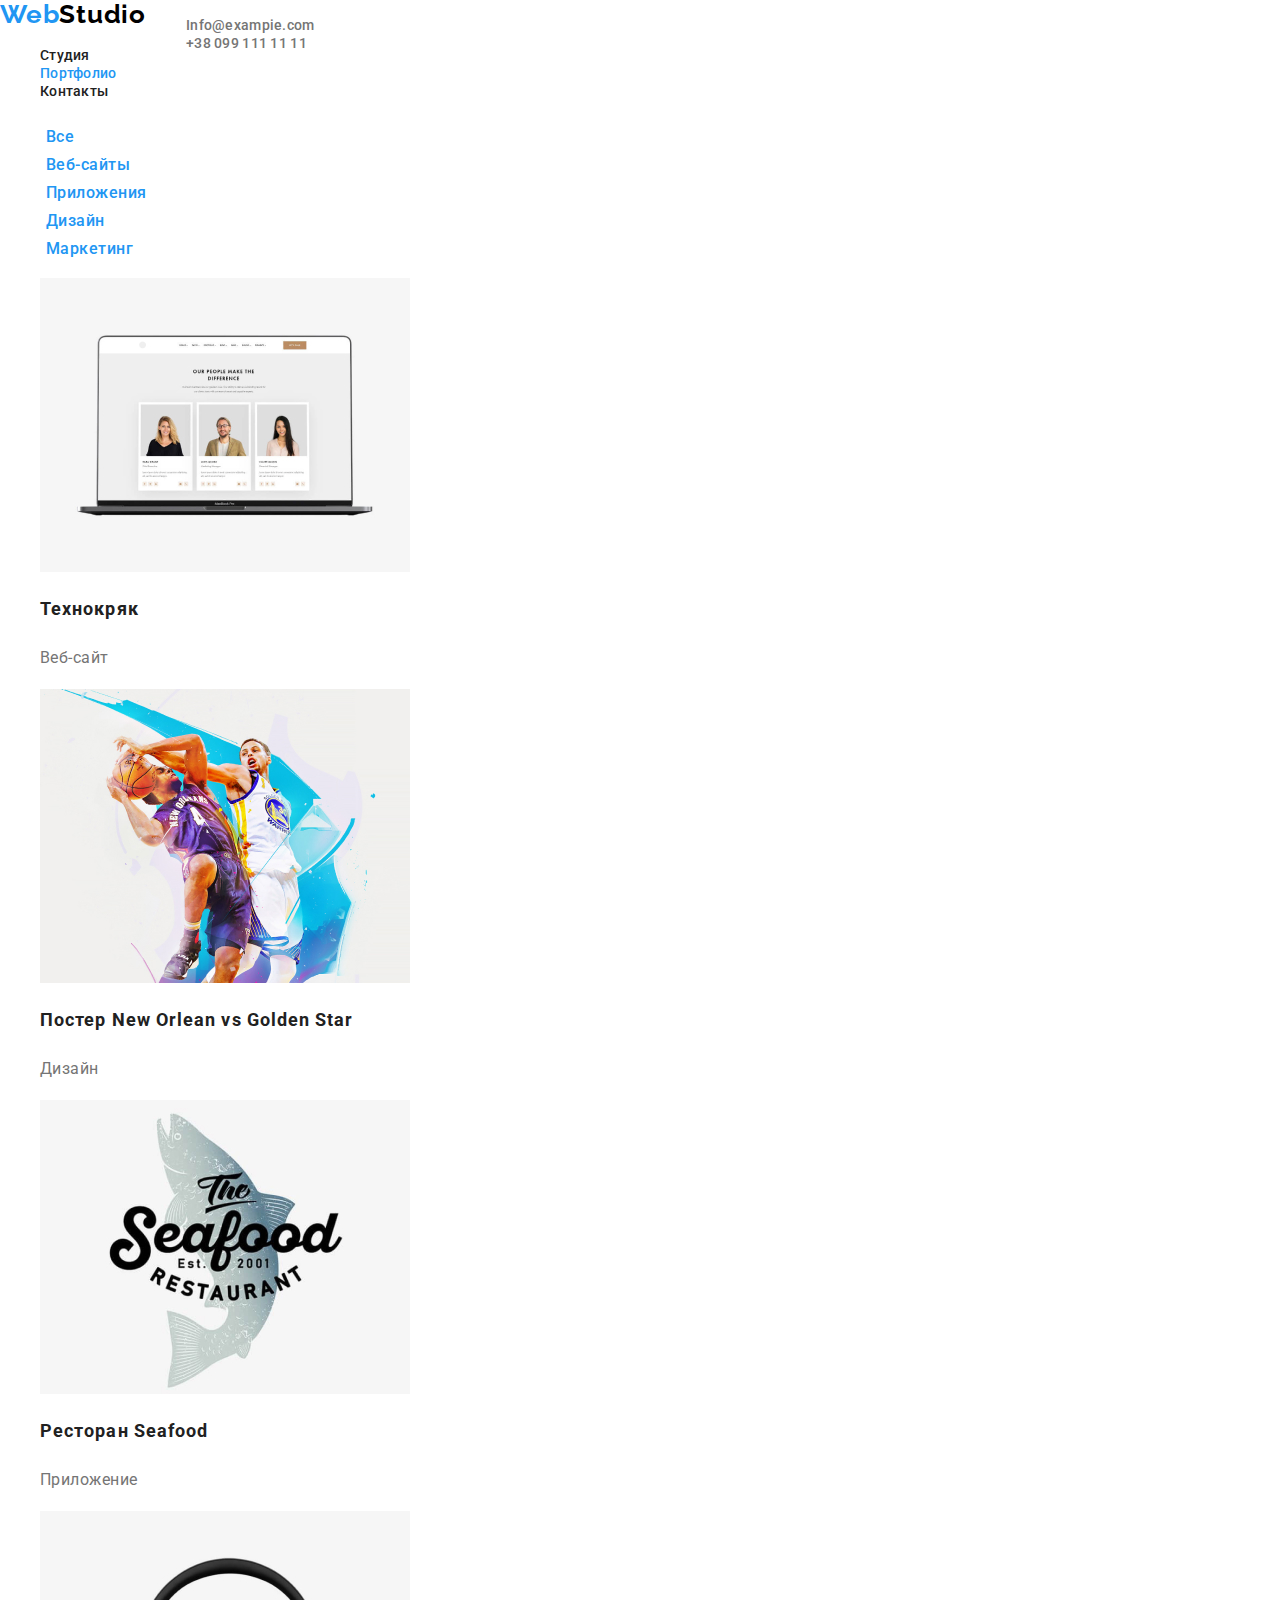
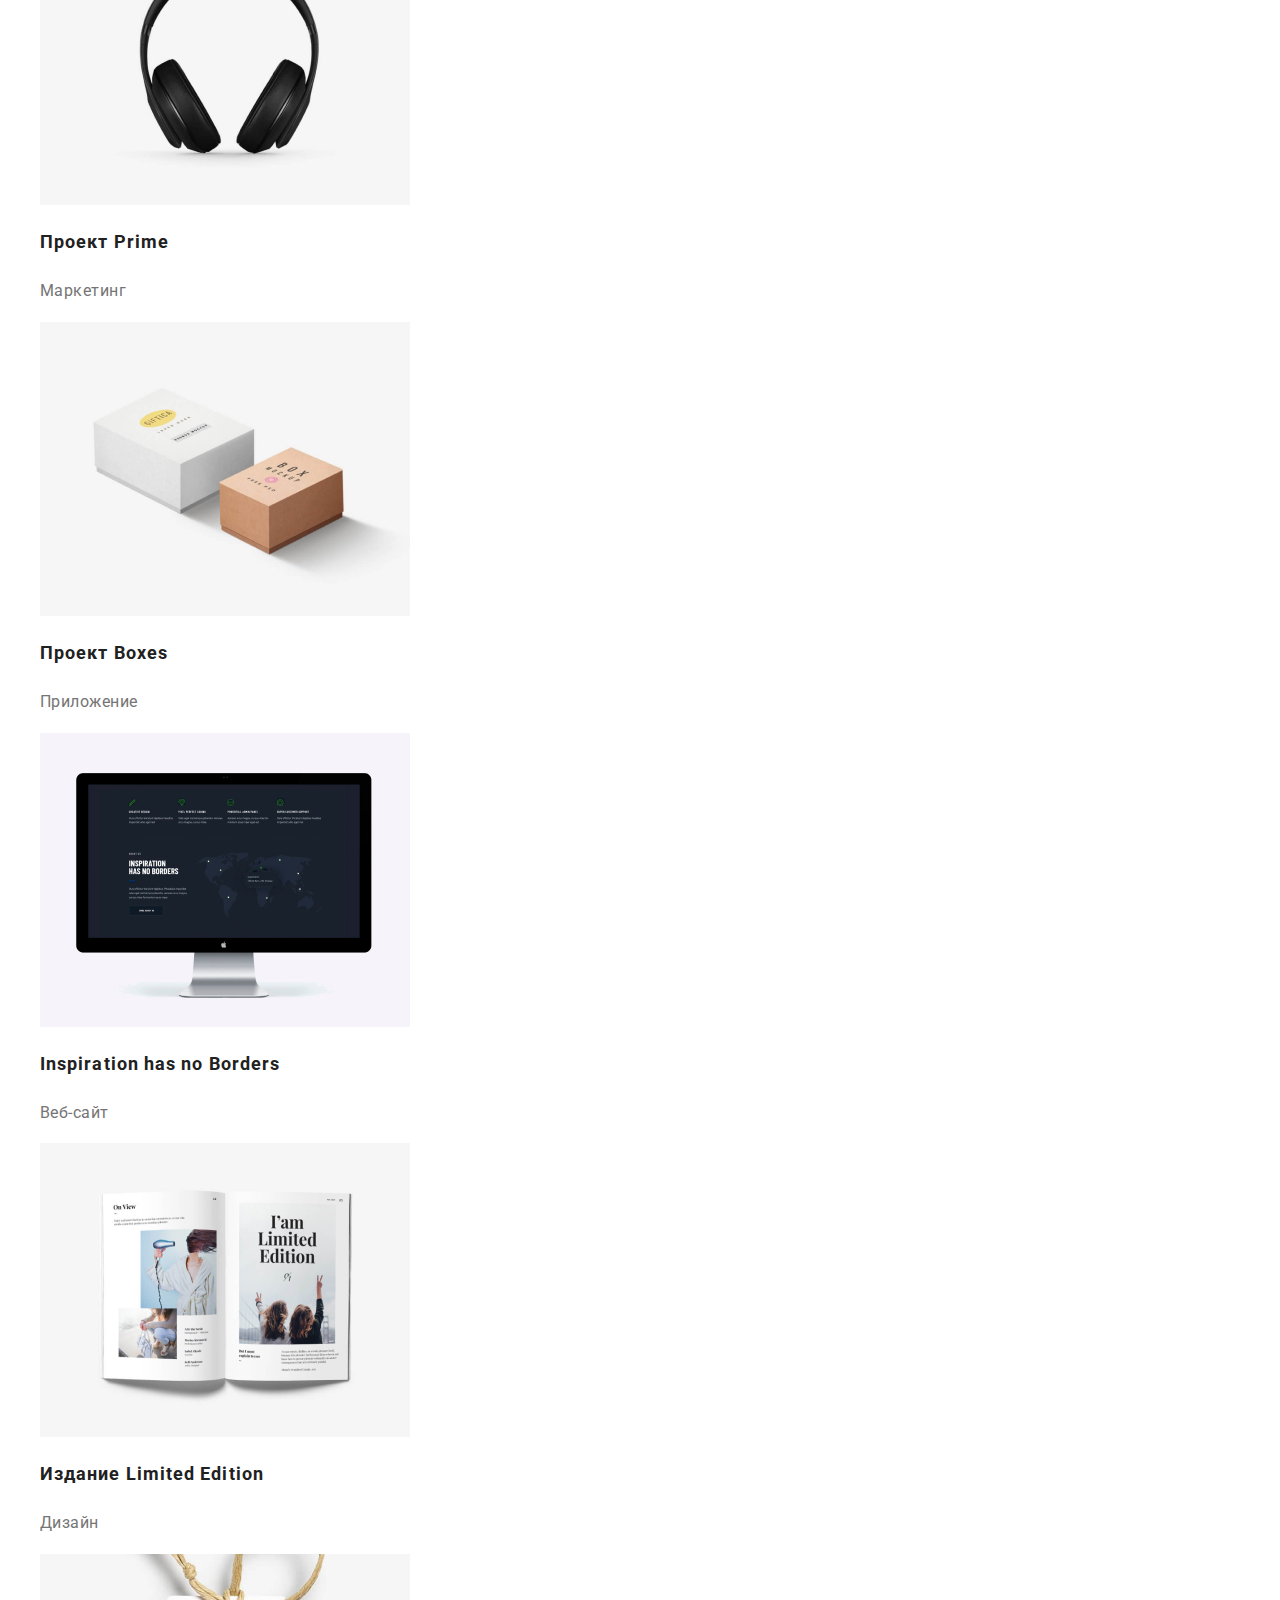
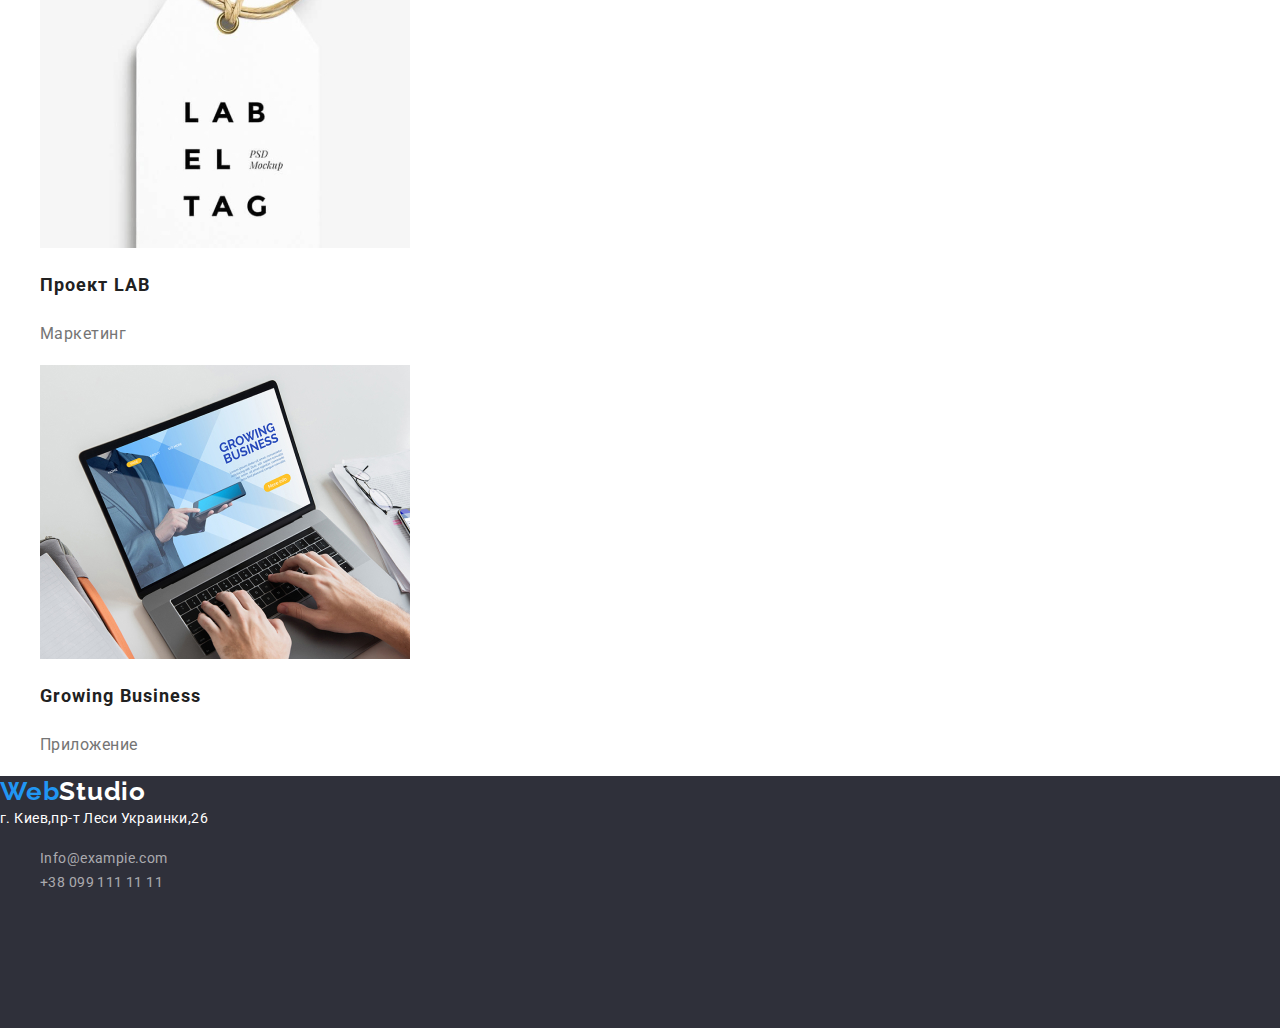
==== portfolio.html @ fb4d4fcb "klonDZ" ====
<!DOCTYPE html>
<html lang="en">
<head>
    <meta charset="UTF-8">
    <meta name="viewport" content="width=device-width, initial-scale=1.0">
    <title>portfolio</title>
    <link rel="preconnect" href="https://fonts.gstatic.com">
    <link href="https://fonts.googleapis.com/css2?family=Raleway:wght@700&family=Roboto:wght@400;500;700;900&display=swap"
        rel="stylesheet">
    <link rel="stylesheet" href="./css/styles.css">
    <link rel="stylesheet" href="./css/normalize.css">
    <link rel="stylesheet" href="./css/variables.css">
</head>
<body>
    <header class="header">
        <!--Шапка з навігацією-->
        <nav>
            <a href="./index.html"><span class="logo-web">Web</span><span class="logo-studio">Studio</span></a>
            <ul>
                <!--В майбутньому ВКАЗАТИ ПОСИЛАНЯ НА СТОРІНКИ-->
                <li><a href="./index.html"><span class="nav">Студия</span></a></li>
                <li><a class="active" href="./portfolio.html"><span class="nav">Портфолио</span></a></li>
                <li><a href="#contacts"><span class="nav">Контакты</span></a></li>
            </ul>
        </nav>
        <ul>
            <li><a href="mailto:Info@exampie.com"><span class="nav-contacts">Info@exampie.com</span></a></li>
            <li><a href="tel:+380991111111"><span class="nav-contacts">+38 099 111 11 11</span></a></li>
        </ul>
    
        <!--Кінець Шапка з навігацією-->
    </header>
    <section>
        <h1 class="hide">Блок вибору сортування наших робіт</h1>
        <ul>
            <li><button class="portfol-button"><span class="text-button">Все</span></button></li>
            <li><button class="portfol-button"><span class="text-button">Веб-сайты</span> </button></li>
            <li><button class="portfol-button"><span class="text-button">Приложения</span></button></li>
            <li><button class="portfol-button"><span class="text-button">Дизайн</span></button></li>
            <li><button class="portfol-button"><span class="text-button">Маркетинг</span></button></li>
        </ul>

    </section>
    <section>
        <ul>
            <li><img src="./images/examples-of-works/img1.jpg" 
                alt="Приклад роботи" width="370">
              <h2 class="project-name">Технокряк</h2>
              <p class="signature">Веб-сайт</p>
            </li>

            <li><img src="./images/examples-of-works/img2.jpg" 
                alt="Приклад роботи" width="370">
               <h2 class="project-name">Постер New Orlean vs Golden Star</h2>
               <p class="signature">Дизайн</p> 
            </li>
            
            <li><img src="./images/examples-of-works/img3.jpg" 
                alt="Приклад роботи" width="370">
              <h2 class="project-name">Ресторан Seafood</h2>
              <p class="signature">Приложение</p>
            </li>
            
            <li><img src="./images/examples-of-works/img4.jpg" 
                alt="Приклад роботи" width="370">
              <h2 class="project-name">Проект Prime</h2>
              <p class="signature">Маркетинг</p>
            </li>
            
            <li><img src="./images/examples-of-works/img5.jpg" 
                alt="Приклад роботи" width="370">
              <h2 class="project-name">Проект Boxes</h2>
              <p class="signature">Приложение</p>
            </li>
            
            <li><img src="./images/examples-of-works/img6.jpg" 
                alt="Приклад роботи" width="370">
              <h2 class="project-name">Inspiration has no Borders</h2>
              <p class="signature">Веб-сайт</p>
            </li>
            
            <li><img src="./images/examples-of-works/img7.jpg" 
                alt="Приклад роботи" width="370">
              <h2 class="project-name">Издание Limited Edition</h2>
              <p class="signature">Дизайн</p>
            </li>
            
            <li><img src="./images/examples-of-works/img8.jpg" 
                alt="Приклад роботи" width="370">
              <h2 class="project-name">Проект LAB</h2>
              <p class="signature">Маркетинг</p>
            </li>
            
            <li><img src="./images/examples-of-works/img9.jpg" 
                alt="Приклад роботи" width="370">
              <h2 class="project-name">Growing Business</h2>
              <p class="signature">Приложение</p>
            </li>
        </ul>
    </section>

    <footer class="footer-bac" id="contacts">
        <a href="./index.html"><span class="logo-web">Web</span><span class="logo-studio-white">Studio</span></a>
        <address class="address">
            <span class="map">г. Киев,пр-т Леси Украинки,26</span>
            <ul>
                <li><a class="footer-address" href="mailto:Info@exampie.com">Info@exampie.com</a></li>
                <li><a class="footer-address" href="tel:+380991111111">+38 099 111 11 11</a></li>
            </ul>
        </address>
        <!--Кінець Підвал з посиланями і адресами -->
    </footer>
    
</body>
</html>
---- css/styles.css ----
a {
  text-decoration: none;
}
.header {
  background-color: var(--white-text);
  width: 1600px;
  height: 80px;
  display: flex;
}
.logo-web {
  font-family: "Raleway";
  font-style: normal;
  font-weight: 700;
  color: var(--blue-text);
  font-size: 26px;
  letter-spacing: 0.03em;
  line-height: 1.15;
}
.logo-studio {
  font-family: "Raleway";
  font-style: normal;
  font-weight: 700;
  color: var(--black-dark-text);
  font-size: 26px;
  letter-spacing: 0.03em;
  line-height: 1.15;
}
.logo-studio-white {
  font-family: "Raleway";
  font-style: normal;
  font-weight: 700;
  color: var(--white-text);
  font-size: 26px;
  letter-spacing: 0.03em;
}
.active .nav {
  font-family: "roboto";
  font-size: 14px;
  font-weight: 500;
  color: var(--blue-text);
  letter-spacing: 0.02em;
}
.nav {
  font-family: "roboto";
  font-size: 14px;
  font-weight: 500;
  color: var(--black-text);
  letter-spacing: 0.02em;
}
.nav-contacts:hover {
  font-family: "roboto";
  font-size: 14px;
  font-weight: 500;
  color: var(--blue-text);
  letter-spacing: 0.02em;
}
.nav-contacts {
  font-family: "roboto";
  font-size: 14px;
  font-weight: 500;
  color: var(--grey-text);
  letter-spacing: 0.02em;
}
.hero {
  background-color: var(--dark-grey-bac);
  width: 1600px;
  height: 600px;
}
.hero-text {
  font-family: "roboto";
  font-size: 60px;
  font-weight: 900;
  color: var(--white-text);
  text-transform: uppercase;
  line-height: 1.36;
  letter-spacing: 0.06em;
}
.button-bac {
  background-color: var(--blue-text);
  width: 200px;
  height: 50px;
}
.button-bac:hover {
  background-color: var(--white-text);
  width: 200px;
  height: 50px;
  border: 0;
}
.button-zakaz {
  font-family: "roboto";
  font-weight: 700;
  font-size: 16px;
  color: var(--white-text);
  letter-spacing: 0.06em;
  line-height: 1.87;
}
.button-zakaz:hover {
  width: 200px;
  height: 50px;
  color: var(--blue-text);
  letter-spacing: 0.06em;
}
.hide {
  height: 0px;
  overflow: hidden;
}
.approach {
  font-family: "roboto";
  font-size: 14px;
  font-weight: 700;
  color: var(--black-text);
  text-transform: uppercase;
  letter-spacing: 0.03em;
  line-height: 1.14;
}
.approach-text {
  font-family: "roboto";
  font-size: 14px;
  font-weight: 400;
  color: var(--grey-text);
  letter-spacing: 0.03em;
  line-height: 1.71;
}
.what-we-do {
  font-family: "roboto";
  font-size: 36px;
  font-weight: 700;
  color: var(--black-text);
  letter-spacing: 0.03em;
  line-height: 1.16;
}
.team {
  font-family: "roboto";
  font-size: 36px;
  font-weight: 700;
  color: var(--black-text);
  letter-spacing: 0.03em;
  line-height: 1.16;
}
.team-name {
  font-family: "roboto";
  font-size: 16px;
  font-weight: 500;
  color: var(--black-dark-textt);
  letter-spacing: 0.03em;
  line-height: 1.18;
}
.team-text {
  font-family: "roboto";
  font-size: 16px;
  font-weight: 400;
  color: var(--grey-text);
  letter-spacing: 0.03em;
  line-height: 1.18;
}
.footer-bac {
  background-color: var(--dark-grey-bac);
  width: 1600px;
  height: 252px;
}
.map {
  font-family: "roboto";
  font-size: 14px;
  font-weight: 400;
  color: var(--white-text);
  line-height: 1.71;
  letter-spacing: 0.03em;
  line-height: 1.71;
}
.footer-address {
  font-family: "roboto";
  font-size: 14px;
  font-weight: 400;
  color: var(--grey-text-op60);
  letter-spacing: 0.03em;
  line-height: 1.71;
}
.address {
  font-style: normal;
}

/* Portfolio */

.portfol-button {
  background-color: var(--white-text);
  border: 0;
}
.portfol-button:hover {
  background-color: var(--blue-text);
  border: 0;
}
.text-button {
  color: var(--blue-text);
  font-family: "roboto";
  font-weight: 500;
  font-size: 16px;
  letter-spacing: 0.03em;
  line-height: 1.62;
}
.text-button:hover {
  color: var(--white-text);
  font-family: "roboto";
  font-weight: 500;
  font-size: 16px;
  letter-spacing: 0.03em;
  line-height: 1.62;
}
.project-name {
  font-family: "roboto";
  font-size: 18px;
  font-weight: 700;
  letter-spacing: 0.06em;
  color: var(--black-text);
  line-height: 2;
}
.signature {
  font-family: "roboto";
  font-size: 16px;
  font-weight: 400;
  letter-spacing: 0.03em;
  color: var(--grey-text);
  line-height: 1.87;
}
---- css/variables.css ----
:root {
  --black-text: rgba(33, 33, 33, 1);
  --blue-text: rgba(33, 150, 243, 1);
  --grey-text: rgba(117, 117, 117, 1);
  --white-text: rgba(255, 255, 255, 1);
  --grey-text-op60: rgba(255, 255, 255, 0.6);
  --black-dark-text: rgba(0, 0, 0, 1);
  --dark-grey-bac: rgba(47, 48, 58, 1);
}

/* по кнопках
.Button {
    border:none; забрали рамку
    background: transparent; прозорий беграунд
} */
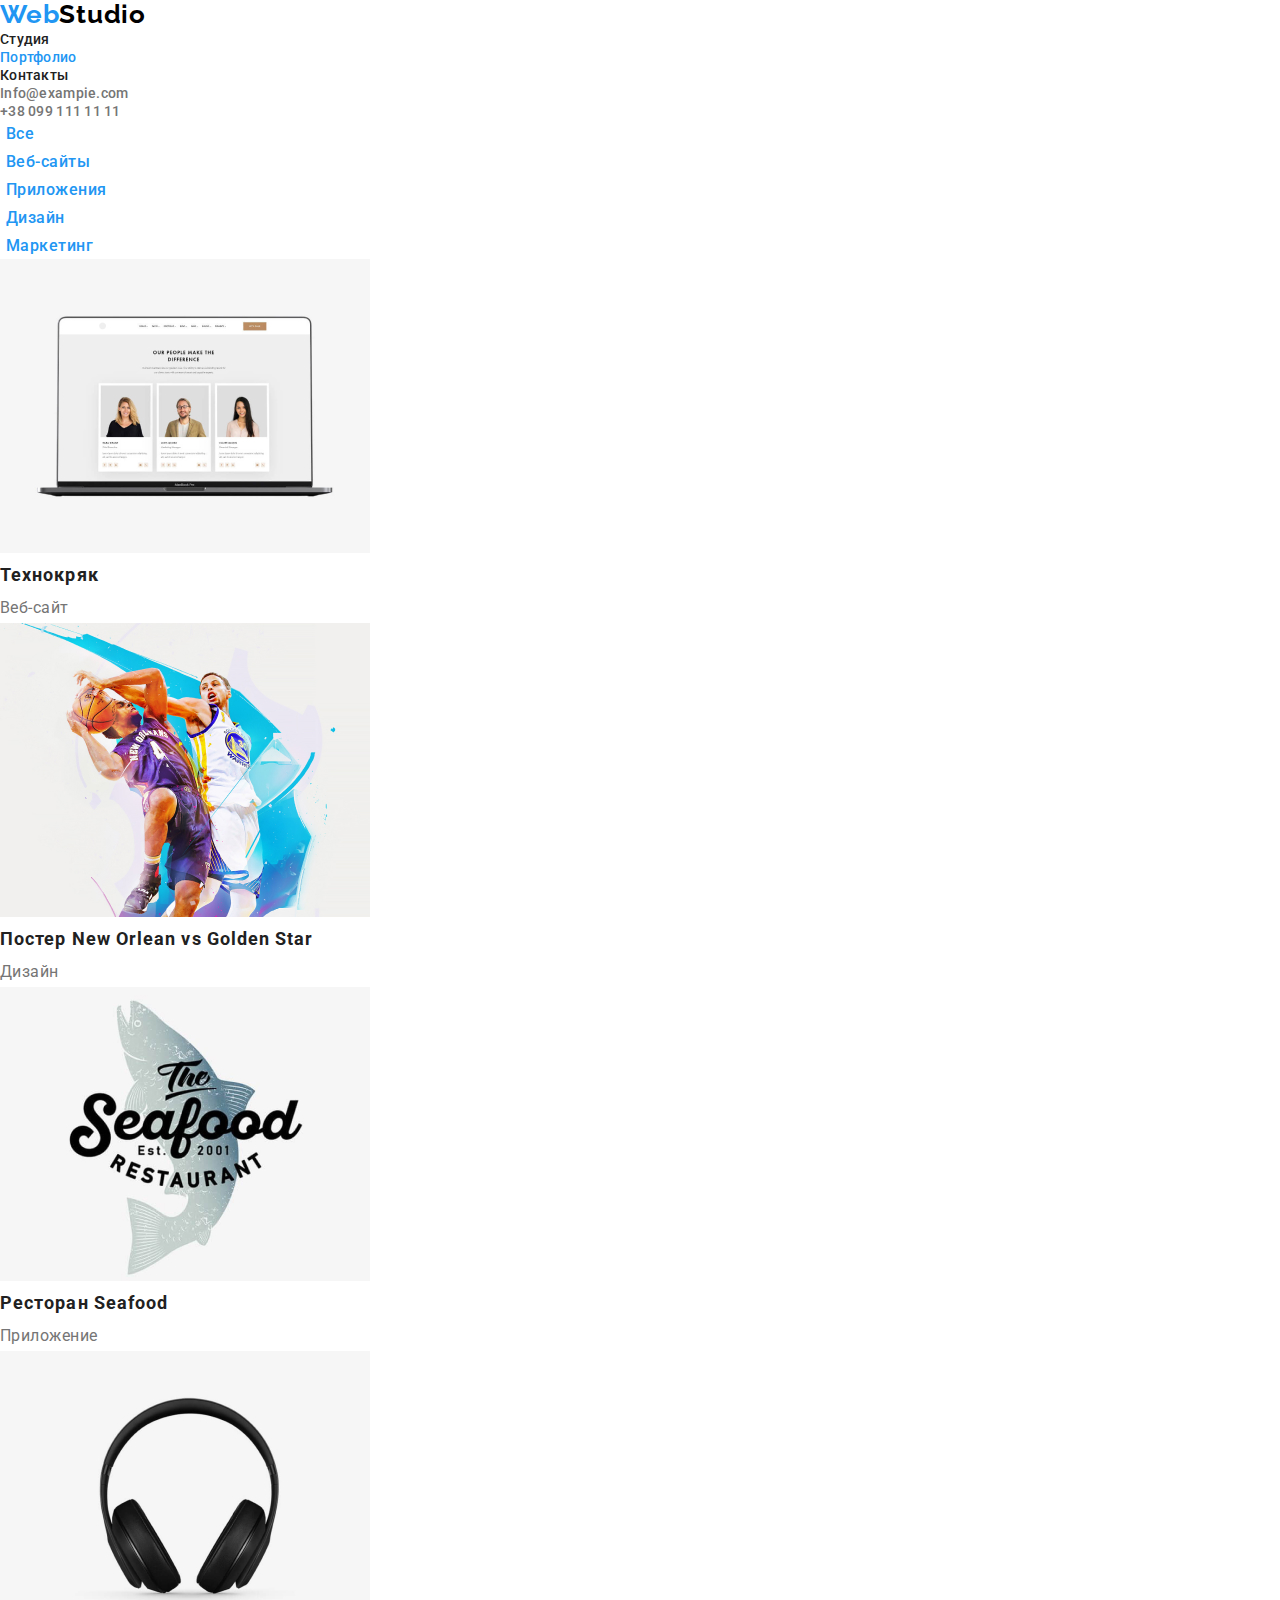
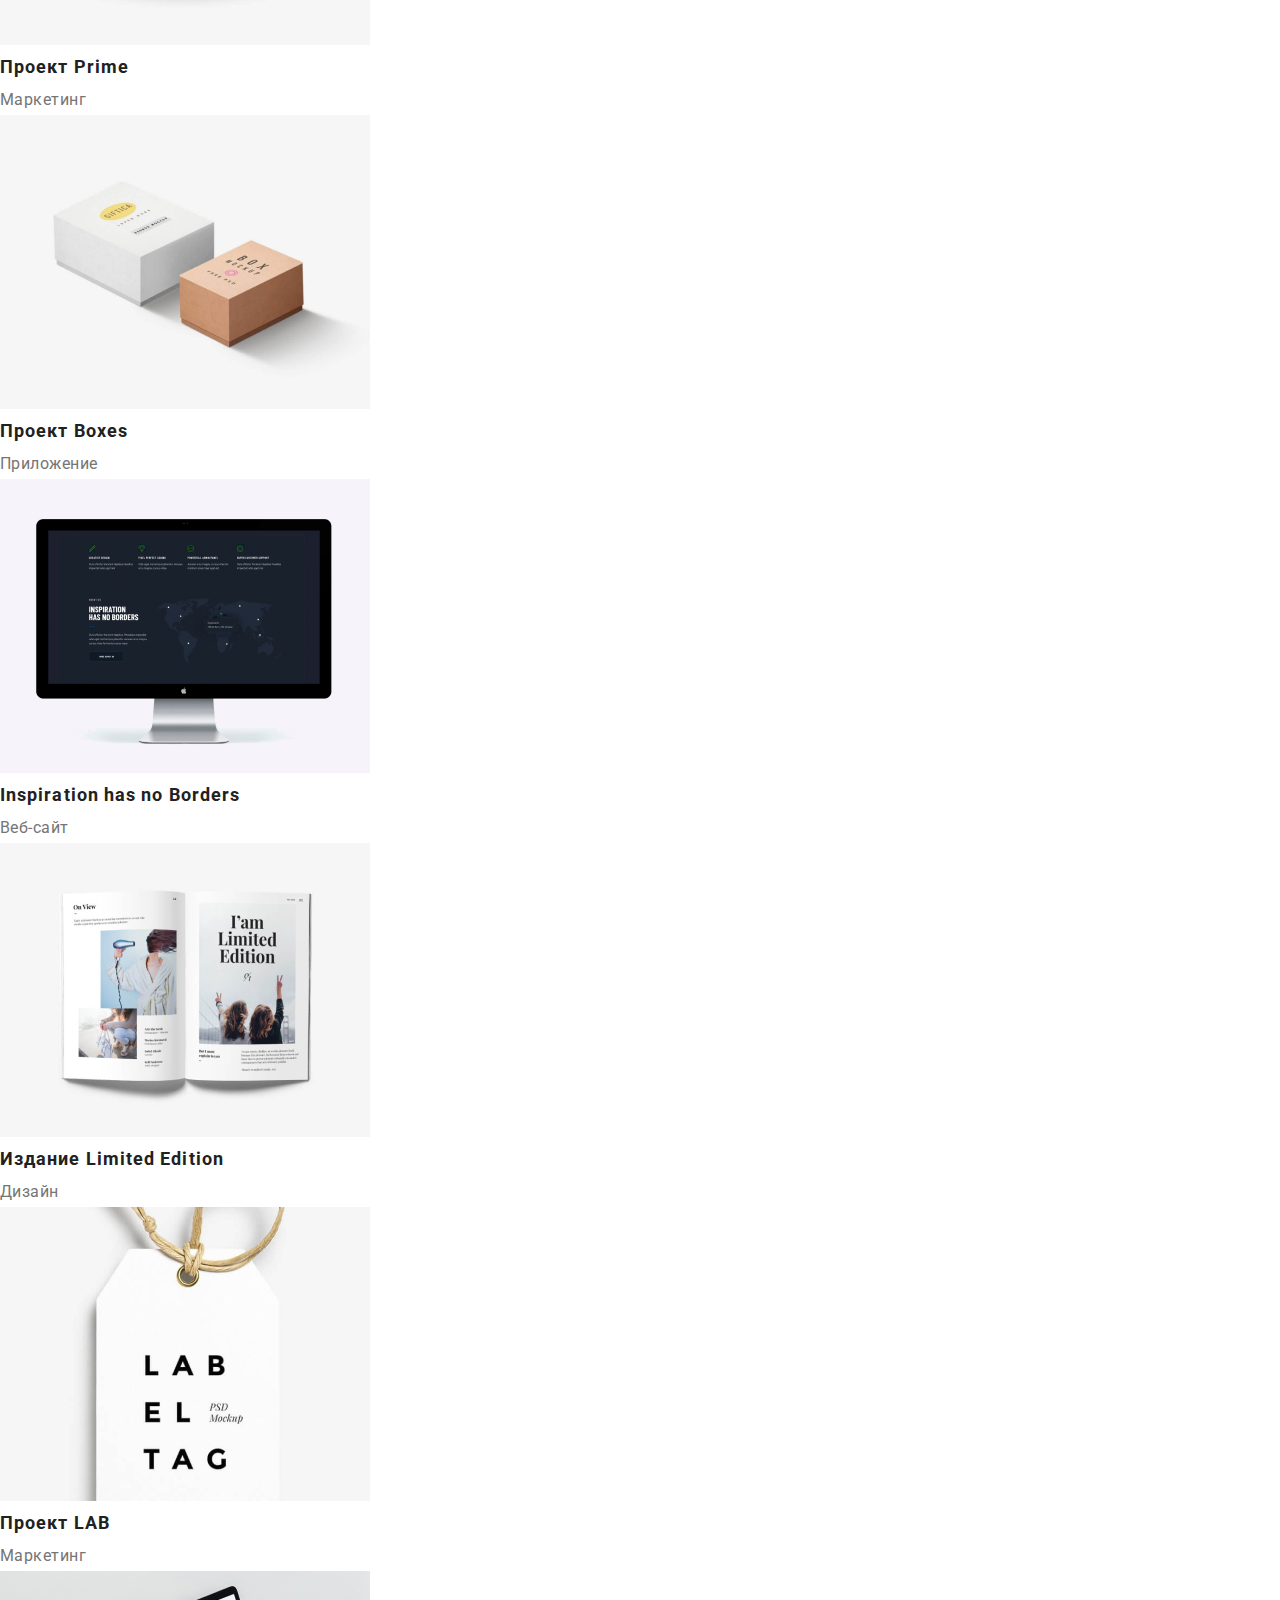
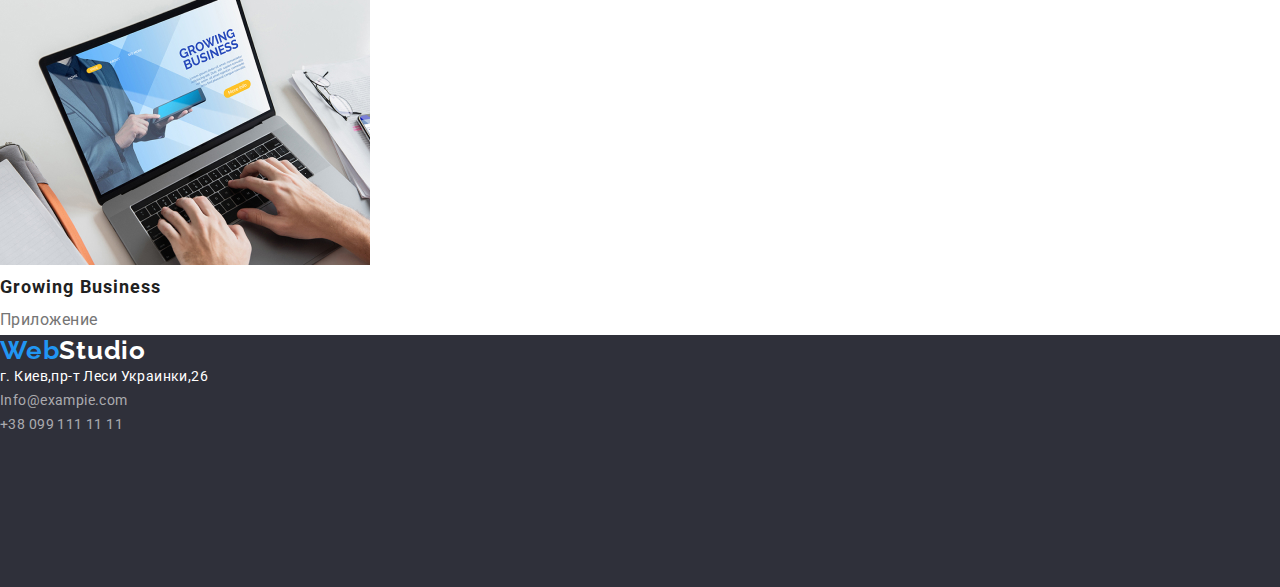
==== commit 11b18866: "proba" ====
--- a/portfolio.html
+++ b/portfolio.html
@@ -7,8 +7,8 @@
     <link rel="preconnect" href="https://fonts.gstatic.com">
     <link href="https://fonts.googleapis.com/css2?family=Raleway:wght@700&family=Roboto:wght@400;500;700;900&display=swap"
         rel="stylesheet">
-    <link rel="stylesheet" href="./css/styles.css">
     <link rel="stylesheet" href="./css/normalize.css">
+    <link rel="stylesheet" href="./css/styles.css">    
     <link rel="stylesheet" href="./css/variables.css">
 </head>
 <body>
--- a/css/styles.css
+++ b/css/styles.css
@@ -1,11 +1,25 @@
+*,
+*::before,
+*::after {
+  box-sizing: border-box;
+}
+p,
+h1,
+h2,
+h3,
+h4,
+li,
+ul {
+  padding: 0;
+  margin: 0;
+}
+
 a {
   text-decoration: none;
 }
 .header {
   background-color: var(--white-text);
-  width: 1600px;
-  height: 80px;
-  display: flex;
+  max-width: 1600px;
 }
 .logo-web {
   font-family: "Raleway";
@@ -61,6 +75,16 @@
   color: var(--grey-text);
   letter-spacing: 0.02em;
 }
+.container {
+  display: flex;
+  margin-left: auto;
+  margin-right: auto;
+  padding-left: 15px;
+  padding-right: 15px;
+  min-width: 1230px;
+  outline: 2px solid red;
+}
+/* Герой */
 .hero {
   background-color: var(--dark-grey-bac);
   width: 1600px;
@@ -100,6 +124,7 @@
   color: var(--blue-text);
   letter-spacing: 0.06em;
 }
+/* подход к проектам */
 .hide {
   height: 0px;
   overflow: hidden;
@@ -121,6 +146,7 @@
   letter-spacing: 0.03em;
   line-height: 1.71;
 }
+/* Чем ми занимаемся */
 .what-we-do {
   font-family: "roboto";
   font-size: 36px;
@@ -129,6 +155,7 @@
   letter-spacing: 0.03em;
   line-height: 1.16;
 }
+/* Секція команда */
 .team {
   font-family: "roboto";
   font-size: 36px;
@@ -153,9 +180,10 @@
   letter-spacing: 0.03em;
   line-height: 1.18;
 }
+/* Секція Підвалу спільна */
 .footer-bac {
   background-color: var(--dark-grey-bac);
-  width: 1600px;
+  max-width: 1600px;
   height: 252px;
 }
 .map {
@@ -180,7 +208,8 @@
 }
 
 /* Portfolio */
-
+/* Спільний Хедер */
+/* Секція кнопок */
 .portfol-button {
   background-color: var(--white-text);
   border: 0;
@@ -205,6 +234,7 @@
   letter-spacing: 0.03em;
   line-height: 1.62;
 }
+/* Головнй контент */
 .project-name {
   font-family: "roboto";
   font-size: 18px;
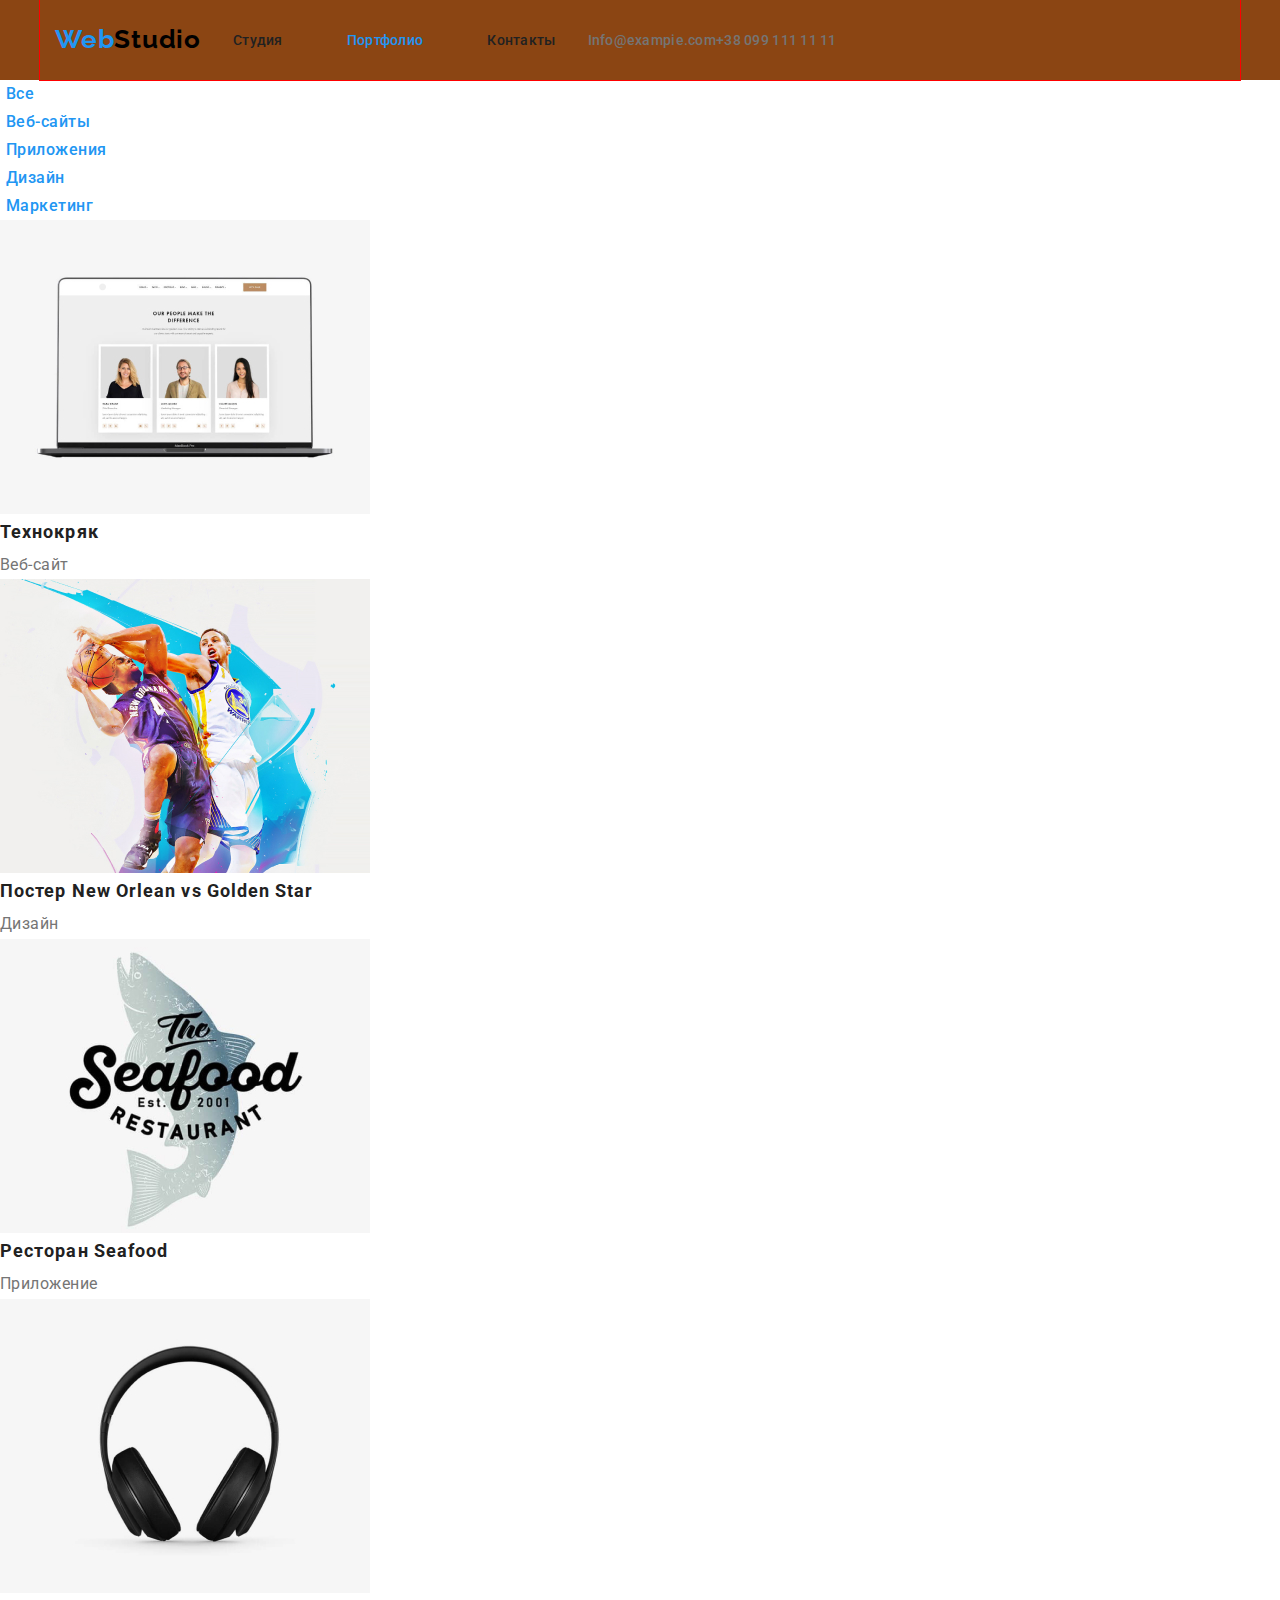
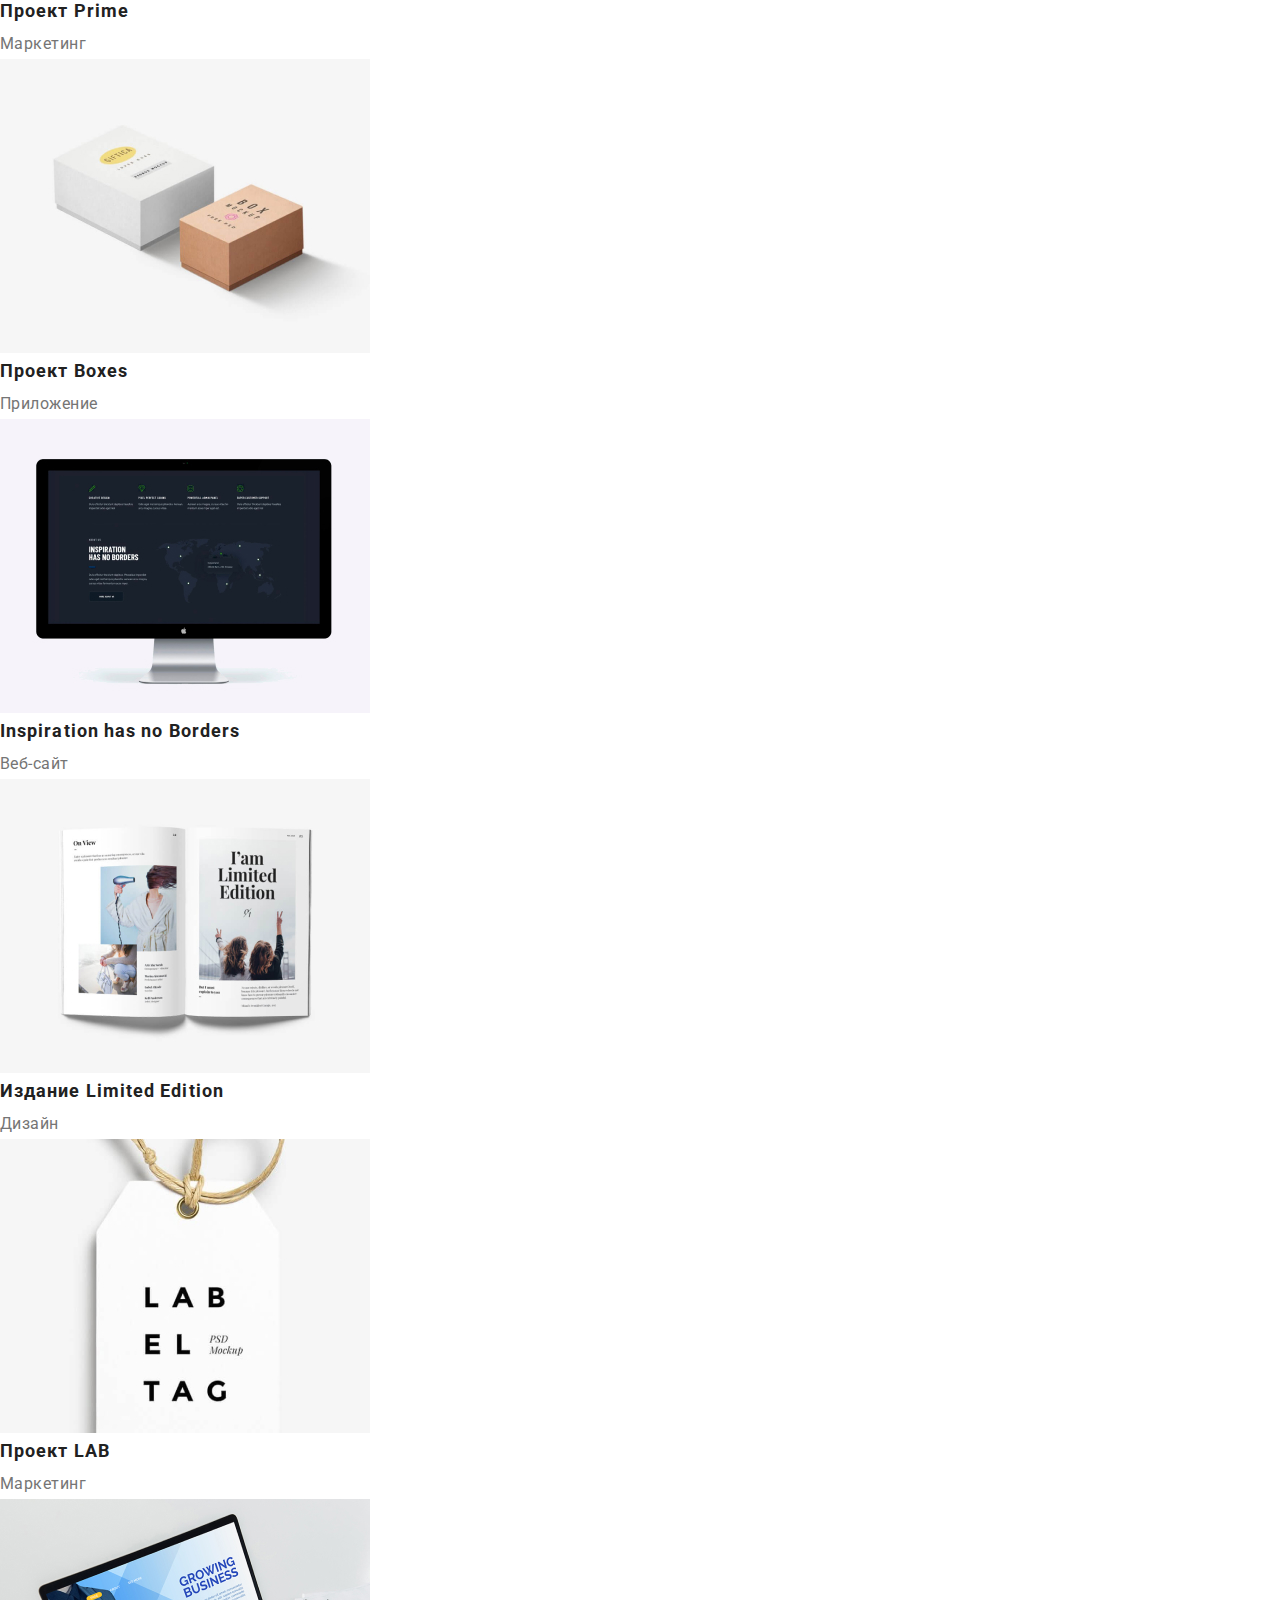
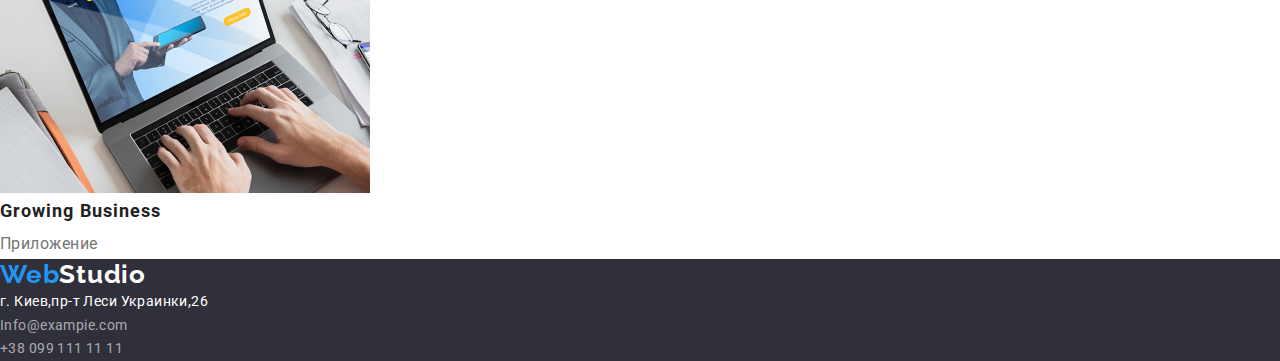
==== commit 812564a1: "AAaaaaaAAA blin" ====
--- a/portfolio.html
+++ b/portfolio.html
@@ -14,19 +14,20 @@
 <body>
     <header class="header">
         <!--Шапка з навігацією-->
-        <nav>
-            <a href="./index.html"><span class="logo-web">Web</span><span class="logo-studio">Studio</span></a>
-            <ul>
-                <!--В майбутньому ВКАЗАТИ ПОСИЛАНЯ НА СТОРІНКИ-->
-                <li><a href="./index.html"><span class="nav">Студия</span></a></li>
-                <li><a class="active" href="./portfolio.html"><span class="nav">Портфолио</span></a></li>
-                <li><a href="#contacts"><span class="nav">Контакты</span></a></li>
+        <div class="container flex">
+            <nav class="navigation">
+                <a href="./index.html"><span class="logo-web">Web</span><span class="logo-studio">Studio</span></a>
+                <ul class="ul-nav">
+                    <li><a  href="./index.html"><span class="nav">Студия</span></a></li>
+                    <li><a class="active" href="./portfolio.html"><span class="nav">Портфолио</span></a></li>
+                    <li><a href="#contacts"><span class="nav">Контакты</span></a></li>
+                </ul>
+            </nav>
+            <ul class="contact">
+                <li><a href="mailto:Info@exampie.com"><span class="nav-contacts">Info@exampie.com</span></a></li>
+                <li><a href="tel:+380991111111"><span class="nav-contacts">+38 099 111 11 11</span></a></li>
             </ul>
-        </nav>
-        <ul>
-            <li><a href="mailto:Info@exampie.com"><span class="nav-contacts">Info@exampie.com</span></a></li>
-            <li><a href="tel:+380991111111"><span class="nav-contacts">+38 099 111 11 11</span></a></li>
-        </ul>
+        </div>
     
         <!--Кінець Шапка з навігацією-->
     </header>
--- a/css/styles.css
+++ b/css/styles.css
@@ -3,6 +3,12 @@
 *::after {
   box-sizing: border-box;
 }
+img {
+  display: block;
+  max-width: 100%;
+  height: auto;
+}
+
 p,
 h1,
 h2,
@@ -13,6 +19,9 @@
   padding: 0;
   margin: 0;
 }
+body {
+  max-width: 1600px;
+}
 
 a {
   text-decoration: none;
@@ -20,6 +29,8 @@
 .header {
   background-color: var(--white-text);
   max-width: 1600px;
+
+  background-color: saddlebrown;
 }
 .logo-web {
   font-family: "Raleway";
@@ -55,6 +66,8 @@
   letter-spacing: 0.02em;
 }
 .nav {
+  display: inline-block;
+  padding: 32px;
   font-family: "roboto";
   font-size: 14px;
   font-weight: 500;
@@ -75,55 +88,48 @@
   color: var(--grey-text);
   letter-spacing: 0.02em;
 }
-.container {
-  display: flex;
-  margin-left: auto;
-  margin-right: auto;
-  padding-left: 15px;
-  padding-right: 15px;
-  min-width: 1230px;
-  outline: 2px solid red;
-}
+
 /* Герой */
 .hero {
   background-color: var(--dark-grey-bac);
-  width: 1600px;
-  height: 600px;
+  max-width: 1600px;
+  max-height: 600px;
+  text-align: center;
 }
 .hero-text {
-  font-family: "roboto";
-  font-size: 60px;
+  text-align: center;
+  display: inline-block;
+  padding-top: 200px;
+  padding-bottom: 30px;
+  font-family: "roboto";
+  font-size: 44px;
   font-weight: 900;
   color: var(--white-text);
   text-transform: uppercase;
   line-height: 1.36;
   letter-spacing: 0.06em;
 }
-.button-bac {
+.button-zakaz {
+  margin-bottom: 200px;
+  min-width: 200px;
+  border: 0;
+  padding: 10px 32px;
   background-color: var(--blue-text);
-  width: 200px;
-  height: 50px;
-}
-.button-bac:hover {
-  background-color: var(--white-text);
-  width: 200px;
-  height: 50px;
-  border: 0;
-}
-.button-zakaz {
-  font-family: "roboto";
-  font-weight: 700;
-  font-size: 16px;
-  color: var(--white-text);
+  color: var(--white-text);
+  display: inline-block;
+  border-radius: 4px;
+  font-family: "roboto";
+  font-weight: 700;
+  font-size: 16px;
   letter-spacing: 0.06em;
   line-height: 1.87;
 }
-.button-zakaz:hover {
-  width: 200px;
-  height: 50px;
+
+/* .button-zakaz:hover {
+  background-color: var(--white-text);
   color: var(--blue-text);
   letter-spacing: 0.06em;
-}
+} */
 /* подход к проектам */
 .hide {
   height: 0px;
@@ -184,7 +190,6 @@
 .footer-bac {
   background-color: var(--dark-grey-bac);
   max-width: 1600px;
-  height: 252px;
 }
 .map {
   font-family: "roboto";
@@ -205,6 +210,9 @@
 }
 .address {
   font-style: normal;
+}
+.footer-logo {
+  display: inline-block;
 }
 
 /* Portfolio */
@@ -251,3 +259,54 @@
   color: var(--grey-text);
   line-height: 1.87;
 }
+/*-------- Вирівнювання ---------*/
+.container {
+  margin-left: auto;
+  margin-right: auto;
+  padding-left: 15px;
+  padding-right: 15px;
+  max-width: 1200px;
+  outline: 1px solid red;
+}
+.flex {
+  display: flex;
+  align-items: center;
+}
+.navigation {
+  display: flex;
+  align-items: center;
+}
+.contact {
+  display: flex;
+  align-items: center;
+}
+.ul-nav {
+  display: flex;
+  align-items: center;
+}
+.ul-approach {
+  display: flex;
+  align-items: center;
+}
+.pic-what_we_do {
+  display: flex;
+  align-items: center;
+}
+.ul-them {
+  display: flex;
+  align-items: center;
+}
+.display-box {
+  display: inline-block;
+}
+
+/* Підсвітка контейнерів  */
+.colorvision {
+  background-color: rgb(184, 211, 226);
+}
+.colorvision2 {
+  background-color: rgb(184, 226, 212);
+}
+.colorvision3 {
+  background-color: rgb(192, 226, 184);
+}
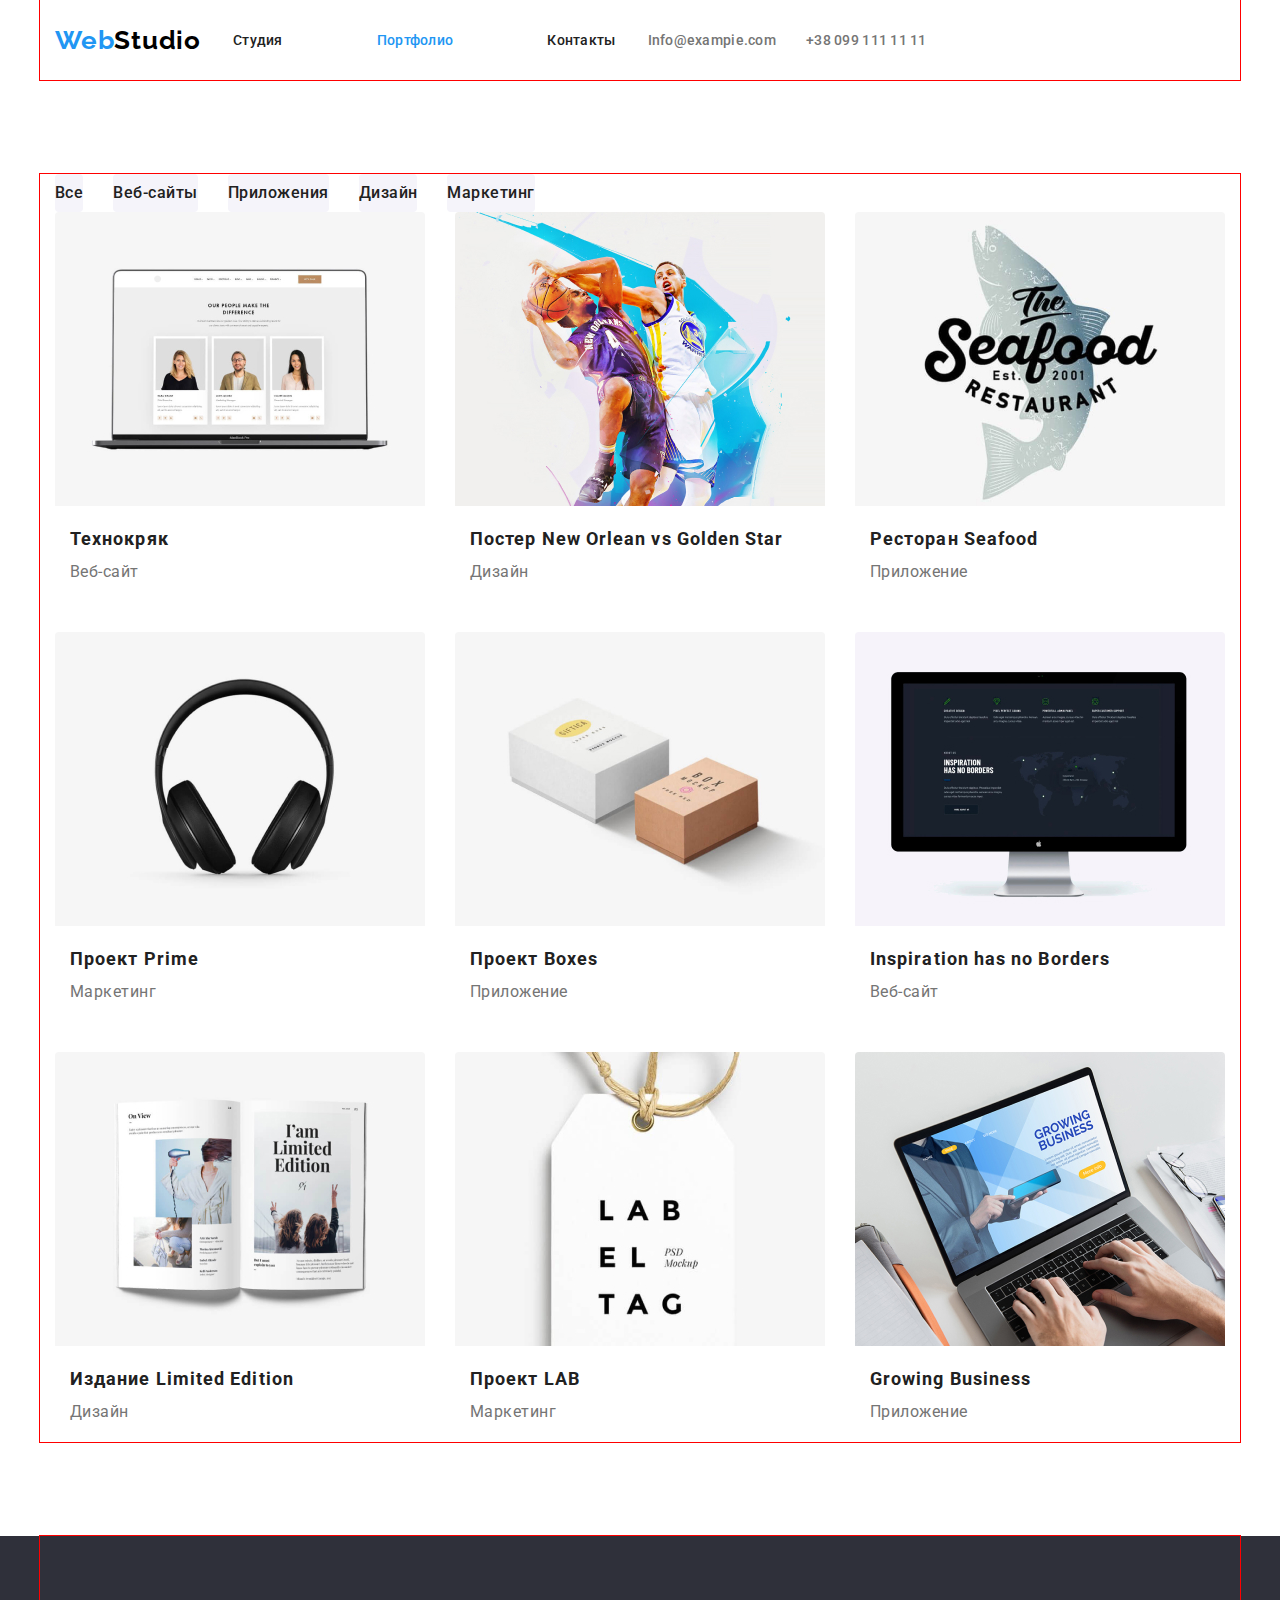
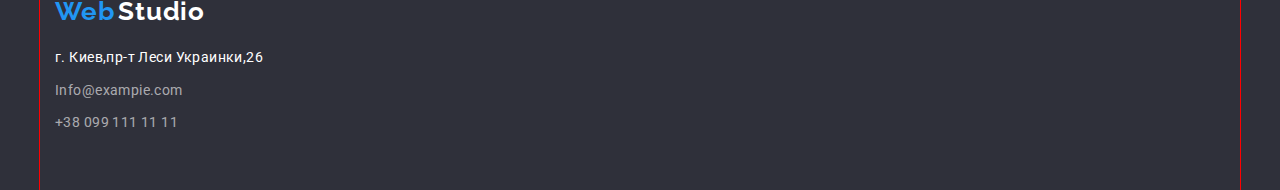
==== commit 1cb78468: "10" ====
--- a/portfolio.html
+++ b/portfolio.html
@@ -15,15 +15,15 @@
     <header class="header">
         <!--Шапка з навігацією-->
         <div class="container flex">
-            <nav class="navigation">
+            <nav class="flex">
                 <a href="./index.html"><span class="logo-web">Web</span><span class="logo-studio">Studio</span></a>
-                <ul class="ul-nav">
-                    <li><a  href="./index.html"><span class="nav">Студия</span></a></li>
-                    <li><a class="active" href="./portfolio.html"><span class="nav">Портфолио</span></a></li>
+                <ul class="flex">
+                    <li><a href="./index.html"><span class="nav">Студия</span></a></li>
+                    <li  class="active"><a href="./portfolio.html"><span class="nav">Портфолио</span></a></li>
                     <li><a href="#contacts"><span class="nav">Контакты</span></a></li>
                 </ul>
             </nav>
-            <ul class="contact">
+            <ul class="flex">
                 <li><a href="mailto:Info@exampie.com"><span class="nav-contacts">Info@exampie.com</span></a></li>
                 <li><a href="tel:+380991111111"><span class="nav-contacts">+38 099 111 11 11</span></a></li>
             </ul>
@@ -31,86 +31,167 @@
     
         <!--Кінець Шапка з навігацією-->
     </header>
-    <section>
-        <h1 class="hide">Блок вибору сортування наших робіт</h1>
-        <ul>
-            <li><button class="portfol-button"><span class="text-button">Все</span></button></li>
-            <li><button class="portfol-button"><span class="text-button">Веб-сайты</span> </button></li>
-            <li><button class="portfol-button"><span class="text-button">Приложения</span></button></li>
-            <li><button class="portfol-button"><span class="text-button">Дизайн</span></button></li>
-            <li><button class="portfol-button"><span class="text-button">Маркетинг</span></button></li>
-        </ul>
+    <section class="portfolio">
+        <div class="container">
+            <div class="">
+                <h1 class="hide">Блок вибору сортування наших робіт</h1>
+                <ul class="flex">
+                    <li><button class="portfol-button"><span class="text-button">Все</span></button></li>
+                    <li><button class="portfol-button"><span class="text-button">Веб-сайты</span> </button></li>
+                    <li><button class="portfol-button"><span class="text-button">Приложения</span></button></li>
+                    <li><button class="portfol-button"><span class="text-button">Дизайн</span></button></li>
+                    <li><button class="portfol-button"><span class="text-button">Маркетинг</span></button></li>
+                </ul>
+            </div>
+        
+            <ul class="card-set">
+                <li class="item">
+                    <article class="card">
+                        <div class="card-thumb">
+                            <img src="./images/examples-of-works/img1.jpg"
+                             alt="Приклад роботи" width="370">
+                        </div>
+                        
+                        <div class="card-content">
+                            <h2 class="project-name">Технокряк</h2>
+                            <p class="signature">Веб-сайт</p>
+                        </div>
+                    </article>
+                </li>
 
-    </section>
-    <section>
-        <ul>
-            <li><img src="./images/examples-of-works/img1.jpg" 
-                alt="Приклад роботи" width="370">
-              <h2 class="project-name">Технокряк</h2>
-              <p class="signature">Веб-сайт</p>
-            </li>
+                <li class="item">
+                    <article class="card">
+                        <div class="card-thumb">
+                            <img src="./images/examples-of-works/img2.jpg" 
+                            alt="Приклад роботи" width="370">
+                        </div>
+                
+                        <div class="card-content">
+                            <h2 class="project-name">Постер New Orlean vs Golden Star</h2>
+                            <p class="signature">Дизайн</p>
+                        </div>
+                    </article>
+                </li>
 
-            <li><img src="./images/examples-of-works/img2.jpg" 
-                alt="Приклад роботи" width="370">
-               <h2 class="project-name">Постер New Orlean vs Golden Star</h2>
-               <p class="signature">Дизайн</p> 
-            </li>
+                <li class="item">
+                    <article class="card">
+                        <div class="card-thumb">
+                            <img src="./images/examples-of-works/img3.jpg" 
+                            alt="Приклад роботи" width="370">
+                        </div>
+                
+                        <div class="card-content">
+                            <h2 class="project-name">Ресторан Seafood</h2>
+                            <p class="signature">Приложение</p>
+                        </div>
+                    </article>
+                </li>
+                    
+                <li class="item">
+                    <article class="card">
+                        <div class="card-thumb">
+                            <img src="./images/examples-of-works/img4.jpg"
+                             alt="Приклад роботи" width="370">
+                        </div>
+                
+                        <div class="card-content">
+                            <h2 class="project-name">Проект Prime</h2>
+                            <p class="signature">Маркетинг</p>
+                        </div>
+                    </article>
+                </li>
             
-            <li><img src="./images/examples-of-works/img3.jpg" 
-                alt="Приклад роботи" width="370">
-              <h2 class="project-name">Ресторан Seafood</h2>
-              <p class="signature">Приложение</p>
-            </li>
+                <li class="item">
+                    <article class="card">
+                        <div class="card-thumb">
+                            <img src="./images/examples-of-works/img5.jpg"
+                             alt="Приклад роботи" width="370">
+                        </div>
+                
+                        <div class="card-content">
+                            <h2 class="project-name">Проект Boxes</h2>
+                            <p class="signature">Приложение</p>
+                        </div>
+                    </article>
+                </li>
             
-            <li><img src="./images/examples-of-works/img4.jpg" 
-                alt="Приклад роботи" width="370">
-              <h2 class="project-name">Проект Prime</h2>
-              <p class="signature">Маркетинг</p>
-            </li>
+                <li class="item">
+                    <article class="card">
+                        <div class="card-thumb">
+                            <img src="./images/examples-of-works/img6.jpg" 
+                            alt="Приклад роботи" width="370">
+                        </div>
+                
+                        <div class="card-content">
+                            <h2 class="project-name">Inspiration has no Borders</h2>
+                            <p class="signature">Веб-сайт</p>
+                        </div>
+                    </article>
+                </li>
             
-            <li><img src="./images/examples-of-works/img5.jpg" 
-                alt="Приклад роботи" width="370">
-              <h2 class="project-name">Проект Boxes</h2>
-              <p class="signature">Приложение</p>
-            </li>
+                <li class="item">
+                    <article class="card">
+                        <div class="card-thumb">
+                            <img src="./images/examples-of-works/img7.jpg"
+                             alt="Приклад роботи" width="370">
+                        </div>
+                
+                        <div class="card-content">
+                            <h2 class="project-name">Издание Limited Edition</h2>
+                            <p class="signature">Дизайн</p>
+                        </div>
+                    </article>
+                </li>
             
-            <li><img src="./images/examples-of-works/img6.jpg" 
-                alt="Приклад роботи" width="370">
-              <h2 class="project-name">Inspiration has no Borders</h2>
-              <p class="signature">Веб-сайт</p>
-            </li>
+                <li class="item">
+                    <article class="card">
+                        <div class="card-thumb">
+                            <img src="./images/examples-of-works/img8.jpg"
+                             alt="Приклад роботи" width="370">
+                        </div>
+                
+                        <div class="card-content">
+                            <h2 class="project-name">Проект LAB</h2>
+                            <p class="signature">Маркетинг</p>
+                        </div>
+                    </article>
+                </li>
             
-            <li><img src="./images/examples-of-works/img7.jpg" 
-                alt="Приклад роботи" width="370">
-              <h2 class="project-name">Издание Limited Edition</h2>
-              <p class="signature">Дизайн</p>
-            </li>
+                <li class="item">
+                    <article class="card">
+                        <div class="card-thumb">
+                            <img src="./images/examples-of-works/img9.jpg" 
+                            alt="Приклад роботи" width="370">
+                        </div>
+                
+                        <div class="card-content">
+                            <h2 class="project-name">Growing Business</h2>
+                            <p class="signature">Приложение</p>
+                        </div>
+                    </article>
+                </li>
             
-            <li><img src="./images/examples-of-works/img8.jpg" 
-                alt="Приклад роботи" width="370">
-              <h2 class="project-name">Проект LAB</h2>
-              <p class="signature">Маркетинг</p>
-            </li>
-            
-            <li><img src="./images/examples-of-works/img9.jpg" 
-                alt="Приклад роботи" width="370">
-              <h2 class="project-name">Growing Business</h2>
-              <p class="signature">Приложение</p>
-            </li>
-        </ul>
-    </section>
+              
+            </ul>
+            </div>
+        </section>
 
-    <footer class="footer-bac" id="contacts">
-        <a href="./index.html"><span class="logo-web">Web</span><span class="logo-studio-white">Studio</span></a>
-        <address class="address">
-            <span class="map">г. Киев,пр-т Леси Украинки,26</span>
-            <ul>
-                <li><a class="footer-address" href="mailto:Info@exampie.com">Info@exampie.com</a></li>
-                <li><a class="footer-address" href="tel:+380991111111">+38 099 111 11 11</a></li>
-            </ul>
-        </address>
-        <!--Кінець Підвал з посиланями і адресами -->
-    </footer>
+        <footer class="footer-bac" id="contacts">
+            <div class="container ">
+                <a class="footer-logo" href="./index.html">
+                    <span class="logo-web">Web</span>
+                    <span class="logo-studio-white">Studio</span>
+                </a>
+
+                <address class="address">
+                    <span class="map">г. Киев,пр-т Леси Украинки,26</span>
+                    <ul>
+                        <li><a class="footer-address" href="mailto:Info@exampie.com">Info@exampie.com</a></li>
+                        <li><a class="footer-address" href="tel:+380991111111">+38 099 111 11 11</a></li>
+                    </ul>
+                </address>
+            </div>
+        </footer>
     
 </body>
 </html>--- a/css/styles.css
+++ b/css/styles.css
@@ -14,7 +14,6 @@
 h2,
 h3,
 h4,
-li,
 ul {
   padding: 0;
   margin: 0;
@@ -22,15 +21,12 @@
 body {
   max-width: 1600px;
 }
-
 a {
   text-decoration: none;
 }
 .header {
   background-color: var(--white-text);
   max-width: 1600px;
-
-  background-color: saddlebrown;
 }
 .logo-web {
   font-family: "Raleway";
@@ -39,7 +35,7 @@
   color: var(--blue-text);
   font-size: 26px;
   letter-spacing: 0.03em;
-  line-height: 1.15;
+  line-height: 1, 17;
 }
 .logo-studio {
   font-family: "Raleway";
@@ -48,7 +44,7 @@
   color: var(--black-dark-text);
   font-size: 26px;
   letter-spacing: 0.03em;
-  line-height: 1.15;
+  line-height: 1, 17;
 }
 .logo-studio-white {
   font-family: "Raleway";
@@ -57,6 +53,7 @@
   color: var(--white-text);
   font-size: 26px;
   letter-spacing: 0.03em;
+  line-height: 1, 17;
 }
 .active .nav {
   font-family: "roboto";
@@ -130,12 +127,15 @@
   color: var(--blue-text);
   letter-spacing: 0.06em;
 } */
+
 /* подход к проектам */
 .hide {
   height: 0px;
   overflow: hidden;
 }
 .approach {
+  display: inline-block;
+  padding-top: 94px;
   font-family: "roboto";
   font-size: 14px;
   font-weight: 700;
@@ -145,24 +145,41 @@
   line-height: 1.14;
 }
 .approach-text {
+  display: inline-block;
+  padding-top: 10px;
+  padding-bottom: 94px;
+
   font-family: "roboto";
   font-size: 14px;
   font-weight: 400;
   color: var(--grey-text);
   letter-spacing: 0.03em;
   line-height: 1.71;
-}
+  width: 270px;
+}
+.flex li:not(:last-child) {
+  margin-right: 30px;
+}
+
 /* Чем ми занимаемся */
 .what-we-do {
+  text-align: center;
+  padding-bottom: 50px;
   font-family: "roboto";
   font-size: 36px;
   font-weight: 700;
   color: var(--black-text);
   letter-spacing: 0.03em;
   line-height: 1.16;
+}
+.flex img:not(:last-child) {
+  margin-right: 30px;
 }
 /* Секція команда */
 .team {
+  padding-top: 94px;
+  margin-bottom: 50px;
+  text-align: center;
   font-family: "roboto";
   font-size: 36px;
   font-weight: 700;
@@ -171,6 +188,8 @@
   line-height: 1.16;
 }
 .team-name {
+  text-align: center;
+  margin-bottom: 12px;
   font-family: "roboto";
   font-size: 16px;
   font-weight: 500;
@@ -179,12 +198,47 @@
   line-height: 1.18;
 }
 .team-text {
+  text-align: center;
   font-family: "roboto";
   font-size: 16px;
   font-weight: 400;
   color: var(--grey-text);
   letter-spacing: 0.03em;
   line-height: 1.18;
+}
+.team-photo {
+  border-radius: 0px 0px 4px 4px;
+
+  text-align: center;
+}
+/* THEM CARD SET */
+.card-team {
+  padding: 0;
+  margin: 0;
+  list-style: none;
+
+  display: flex;
+  flex-wrap: wrap;
+  margin-left: calc(-1 * var(--team-card-set-gap));
+  margin-top: calc(-1 * var(--team-card-set-gap));
+}
+.card-team > .item {
+  flex-basis: calc(100% / 4 - var(--card-set-gap));
+  margin-left: var(--team-card-set-gap);
+  margin-top: var(--team-card-set-gap);
+}
+
+/*THEM CARD */
+.team-card {
+  margin-bottom: 94px;
+  box-shadow: var(--team-card-shadow);
+  border-radius: 0px 0px 4px 4px;
+  overflow: hidden;
+  background-color: var(--white-text);
+}
+
+.team-card-content {
+  padding: 30px;
 }
 /* Секція Підвалу спільна */
 .footer-bac {
@@ -192,6 +246,7 @@
   max-width: 1600px;
 }
 .map {
+  display: inline-block;
   font-family: "roboto";
   font-size: 14px;
   font-weight: 400;
@@ -199,35 +254,47 @@
   line-height: 1.71;
   letter-spacing: 0.03em;
   line-height: 1.71;
+  padding-bottom: 9px;
 }
 .footer-address {
+  display: inline-block;
   font-family: "roboto";
   font-size: 14px;
   font-weight: 400;
   color: var(--grey-text-op60);
   letter-spacing: 0.03em;
   line-height: 1.71;
+  padding-bottom: 9px;
 }
 .address {
   font-style: normal;
+  padding-bottom: 46px;
 }
 .footer-logo {
   display: inline-block;
+  padding-top: 60px;
+  padding-bottom: 20px;
 }
 
 /* Portfolio */
 /* Спільний Хедер */
-/* Секція кнопок */
+/* Секція портфоліо */
+.portfolio {
+  padding: 94px 0;
+}
+/* Контейнер  кнопок */
 .portfol-button {
-  background-color: var(--white-text);
+  background-color: var(--buutom-bac);
   border: 0;
+  border-radius: 4px;
+  padding: 6px 0;
 }
 .portfol-button:hover {
   background-color: var(--blue-text);
   border: 0;
 }
 .text-button {
-  color: var(--blue-text);
+  color: var(--black-text);
   font-family: "roboto";
   font-weight: 500;
   font-size: 16px;
@@ -259,6 +326,36 @@
   color: var(--grey-text);
   line-height: 1.87;
 }
+/*Карточки головного контенту   */
+/* CARD SET */
+.card-set {
+  padding: 0;
+  margin: 0;
+  list-style: none;
+
+  display: flex;
+  flex-wrap: wrap;
+  margin-left: calc(-1 * var(--card-set-gap));
+  margin-top: calc(-1 * var(--card-set-gap));
+}
+
+.card-set > .item {
+  flex-basis: calc(100% / 3 - var(--card-set-gap));
+  margin-left: var(--card-set-gap);
+  margin-top: var(--card-set-gap);
+}
+
+/* CARD */
+.card {
+  box-shadow: var(--card-shadow);
+  border-radius: 4px;
+  overflow: hidden;
+}
+
+.card-content {
+  padding: 15px;
+}
+
 /*-------- Вирівнювання ---------*/
 .container {
   margin-left: auto;
@@ -272,41 +369,18 @@
   display: flex;
   align-items: center;
 }
-.navigation {
-  display: flex;
-  align-items: center;
-}
-.contact {
-  display: flex;
-  align-items: center;
-}
-.ul-nav {
-  display: flex;
-  align-items: center;
-}
-.ul-approach {
-  display: flex;
-  align-items: center;
-}
-.pic-what_we_do {
-  display: flex;
-  align-items: center;
-}
-.ul-them {
-  display: flex;
-  align-items: center;
-}
-.display-box {
-  display: inline-block;
-}
 
 /* Підсвітка контейнерів  */
 .colorvision {
-  background-color: rgb(184, 211, 226);
+  background-color: var(--white-text);
 }
 .colorvision2 {
-  background-color: rgb(184, 226, 212);
+  background-color: var(--white-text);
 }
 .colorvision3 {
-  background-color: rgb(192, 226, 184);
-}
+  background-color: #f5f4fa;
+}
+
+/* .card-text {
+  margin-top: 10px;
+} */
--- a/css/variables.css
+++ b/css/variables.css
@@ -1,4 +1,5 @@
 :root {
+  --buutom-bac: rgba(245, 244, 250, 1);
   --black-text: rgba(33, 33, 33, 1);
   --blue-text: rgba(33, 150, 243, 1);
   --grey-text: rgba(117, 117, 117, 1);
@@ -6,6 +7,11 @@
   --grey-text-op60: rgba(255, 255, 255, 0.6);
   --black-dark-text: rgba(0, 0, 0, 1);
   --dark-grey-bac: rgba(47, 48, 58, 1);
+  --team-card-set-gap: 30px;
+  --team-card-shadow: 0px 1px 3px rgba(0, 0, 0, 0.12),
+    0px 1px 1px rgba(0, 0, 0, 0.14), 0px 2px 1px rgba(0, 0, 0, 0.2);
+  --card-set-gap: 30px;
+  --card-shadow: ;
 }
 
 /* по кнопках
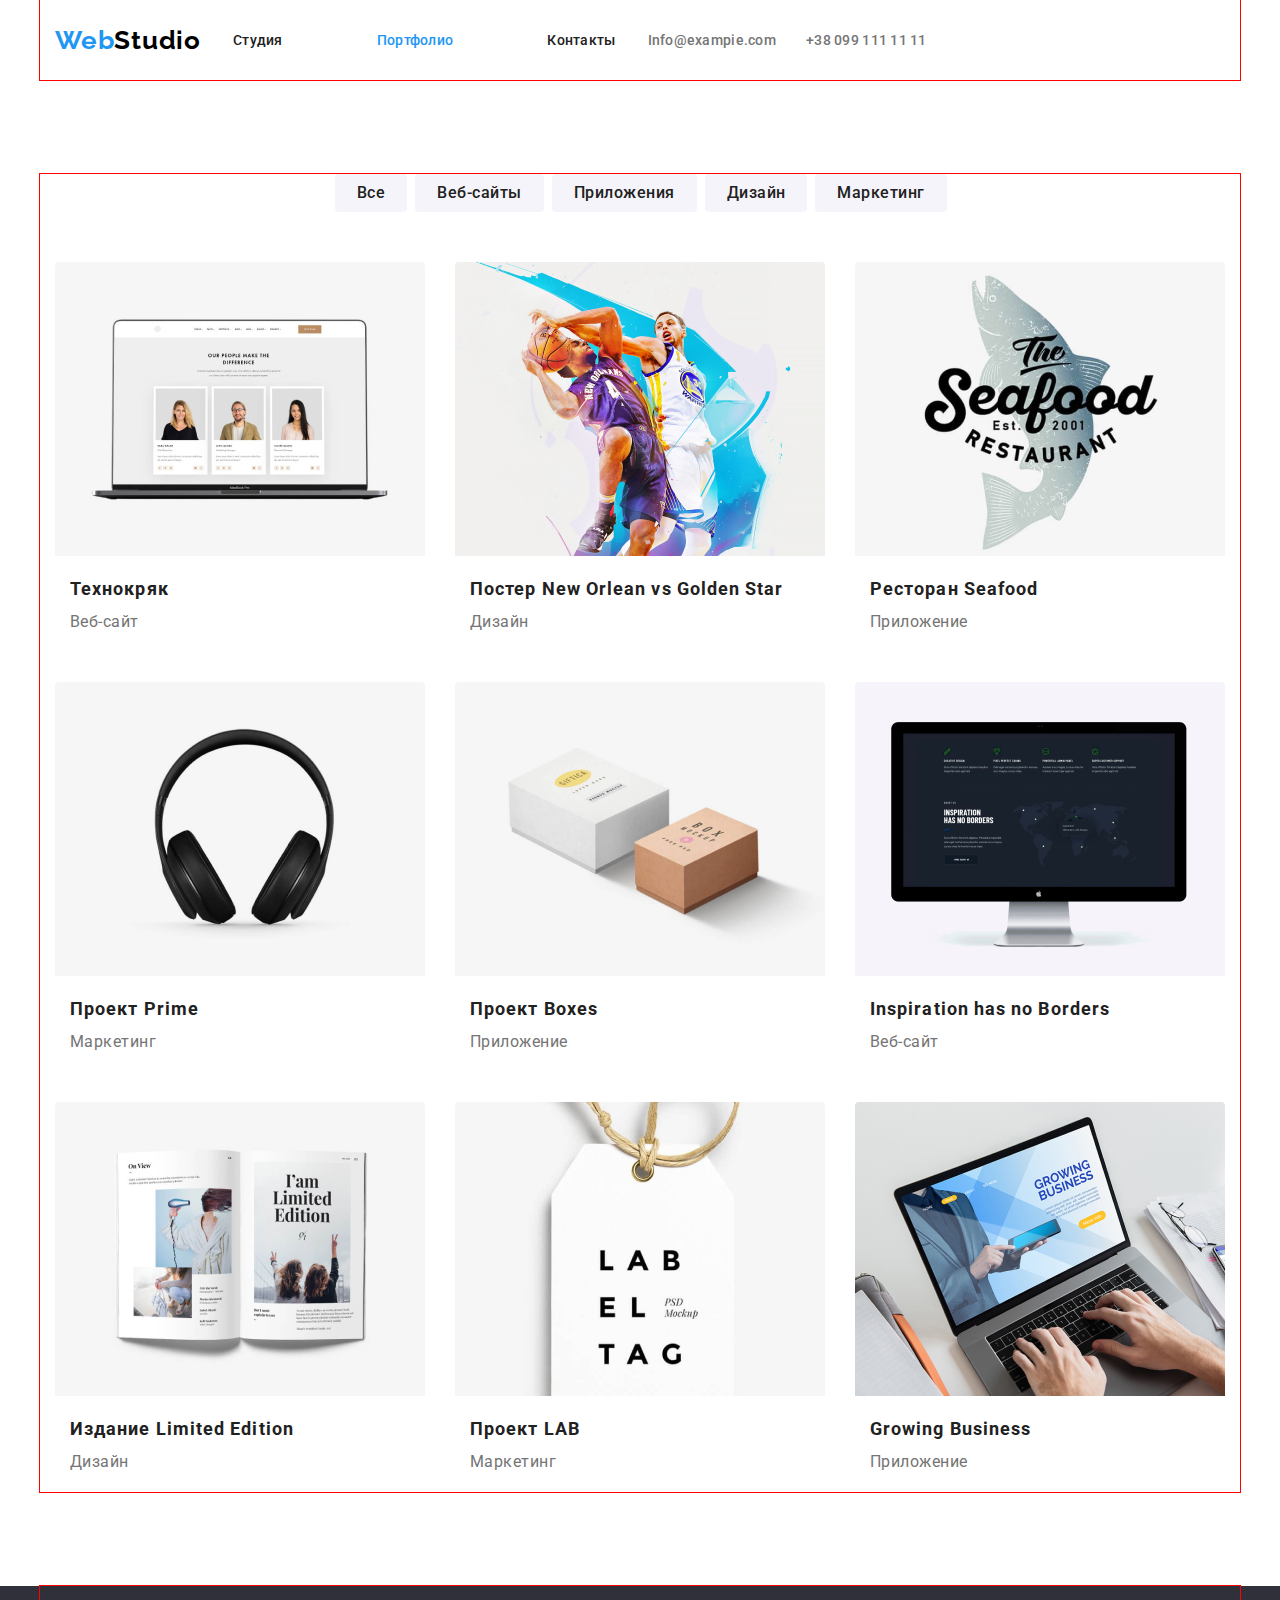
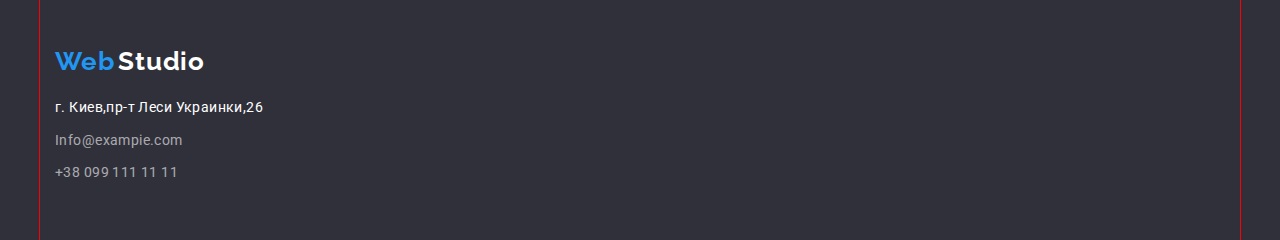
==== commit 404a41d0: "11" ====
--- a/portfolio.html
+++ b/portfolio.html
@@ -35,7 +35,7 @@
         <div class="container">
             <div class="">
                 <h1 class="hide">Блок вибору сортування наших робіт</h1>
-                <ul class="flex">
+                <ul class="ul-button">
                     <li><button class="portfol-button"><span class="text-button">Все</span></button></li>
                     <li><button class="portfol-button"><span class="text-button">Веб-сайты</span> </button></li>
                     <li><button class="portfol-button"><span class="text-button">Приложения</span></button></li>
--- a/css/styles.css
+++ b/css/styles.css
@@ -283,11 +283,19 @@
   padding: 94px 0;
 }
 /* Контейнер  кнопок */
+
+.ul-button {
+  display: flex;
+  text-align: center;
+  margin-left: 280px;
+  padding-bottom: 50px;
+}
 .portfol-button {
+  margin-right: 8px;
   background-color: var(--buutom-bac);
   border: 0;
   border-radius: 4px;
-  padding: 6px 0;
+  padding: 6px 22px;
 }
 .portfol-button:hover {
   background-color: var(--blue-text);
